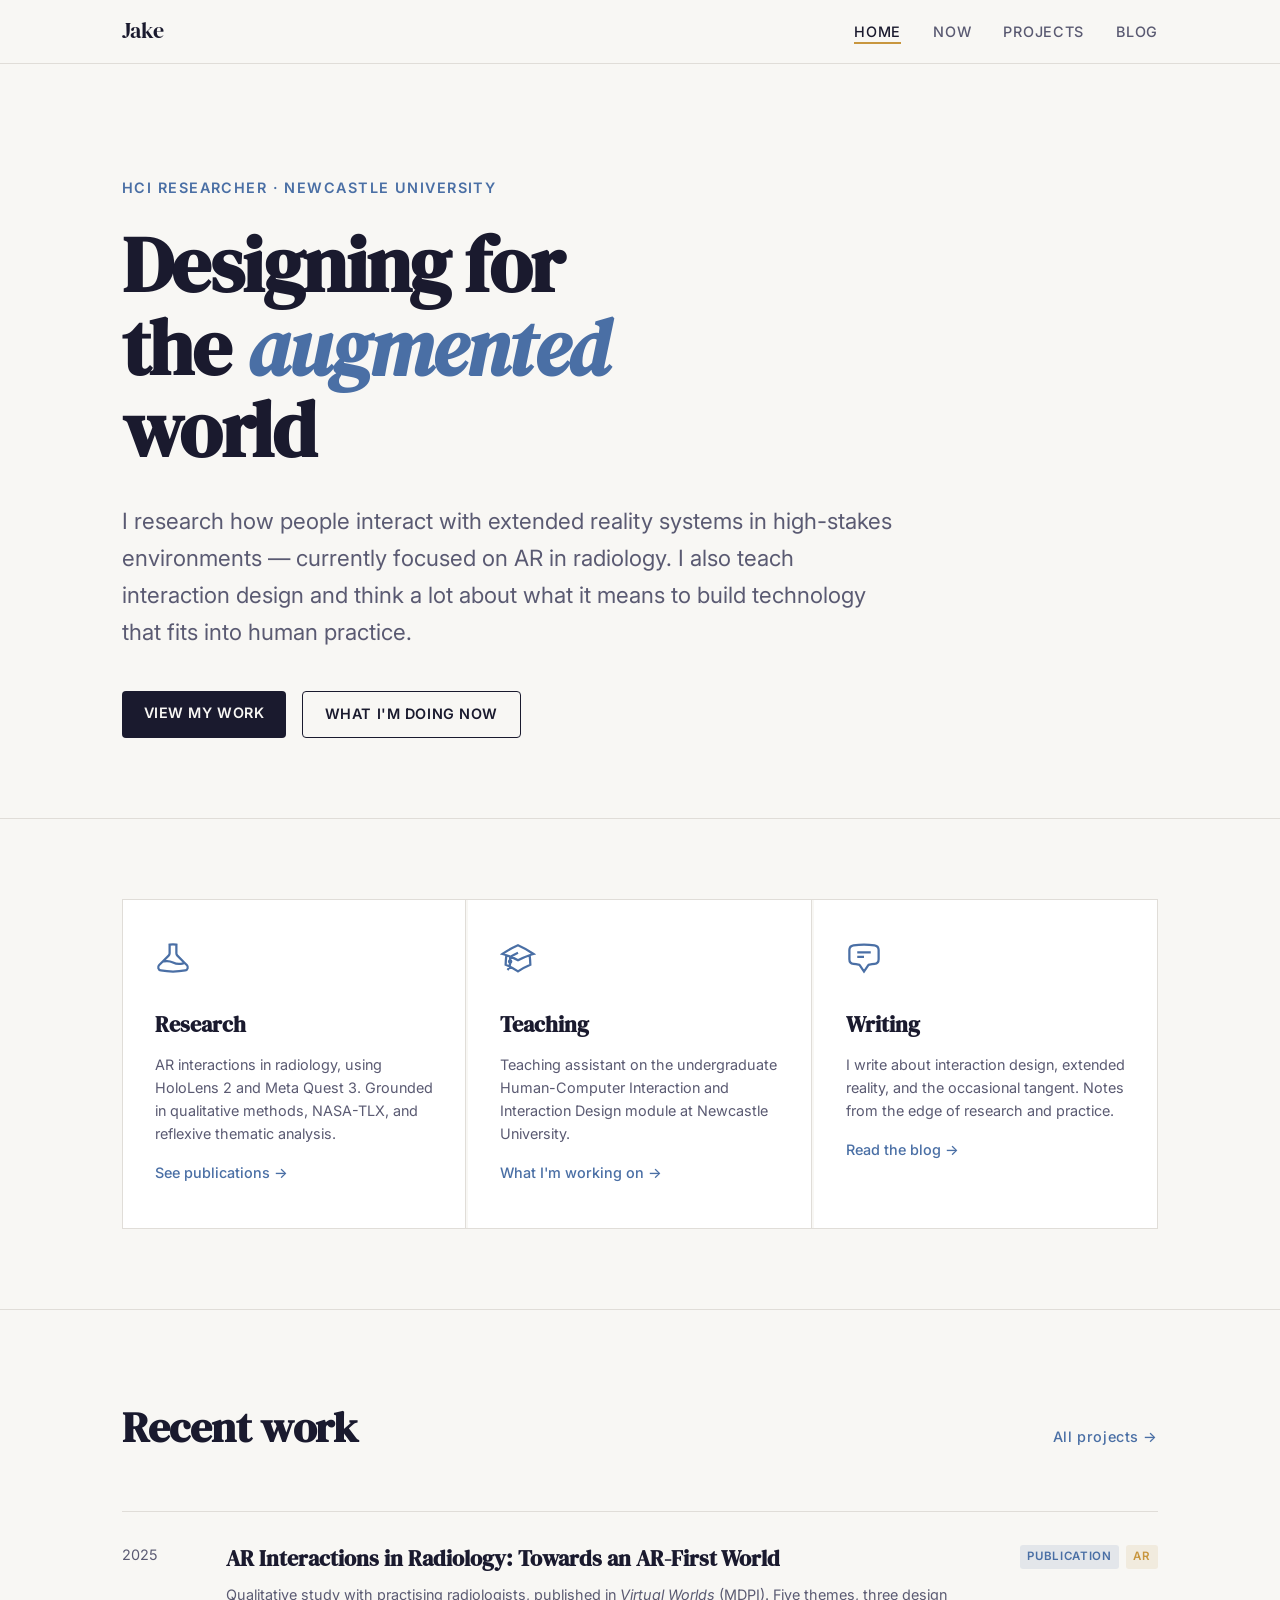
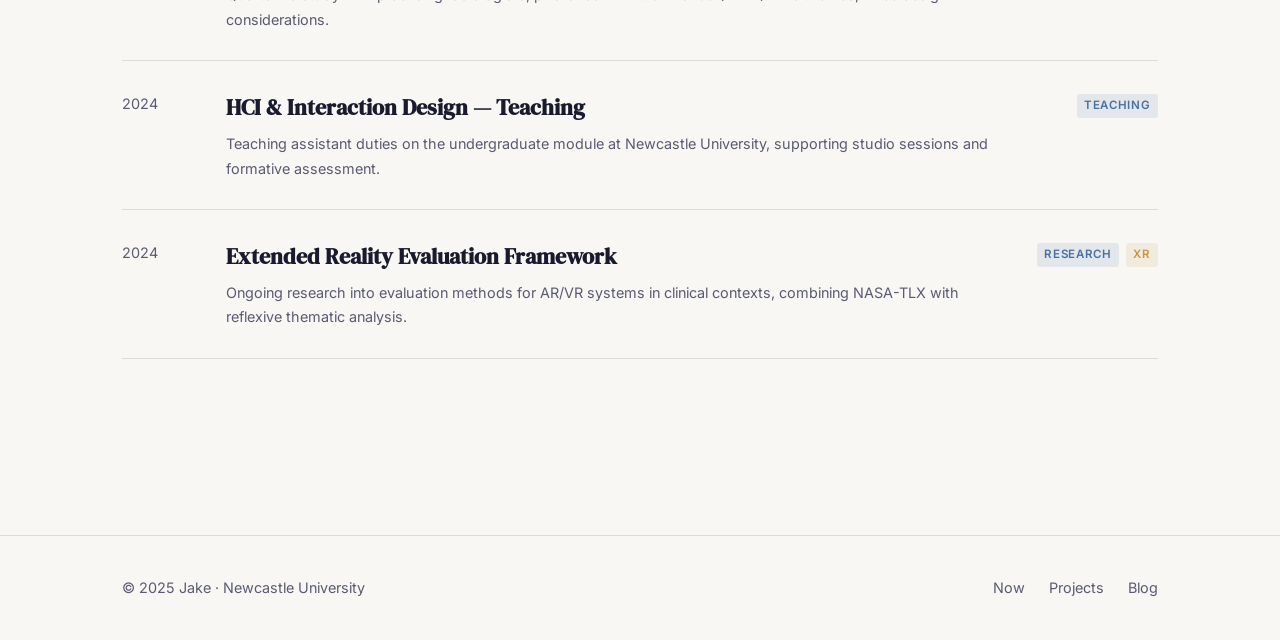
==== index.html @ 3c1f6542 "Claude files upload" ====
<!DOCTYPE html>
<html lang="en">
<head>
  <meta charset="UTF-8">
  <meta name="viewport" content="width=device-width, initial-scale=1.0">
  <title>Jake — HCI Researcher</title>
  <link rel="stylesheet" href="assets/style.css">
  <style>
    /* === HERO === */
    .hero {
      padding: 7rem 0 5rem;
      border-bottom: 1px solid var(--rule);
    }
    .hero-eyebrow {
      font-family: var(--sans);
      font-size: var(--step--1);
      font-weight: 600;
      letter-spacing: 0.1em;
      text-transform: uppercase;
      color: var(--accent);
      margin-bottom: 1.5rem;
    }
    .hero-title {
      font-family: var(--serif);
      font-size: var(--step-5);
      line-height: 1.05;
      letter-spacing: -0.02em;
      color: var(--ink);
      max-width: 14ch;
      margin-bottom: 2rem;
    }
    .hero-title em {
      font-style: italic;
      color: var(--accent);
    }
    .hero-body {
      max-width: 55ch;
      color: var(--ink-muted);
      font-size: var(--step-1);
      line-height: 1.65;
      margin-bottom: 2.5rem;
    }
    .hero-ctas {
      display: flex;
      gap: 1rem;
      flex-wrap: wrap;
    }
    .btn {
      display: inline-block;
      padding: 0.7em 1.5em;
      border-radius: 4px;
      font-size: var(--step--1);
      font-weight: 600;
      letter-spacing: 0.04em;
      text-transform: uppercase;
      transition: background 0.15s, color 0.15s;
    }
    .btn:hover { text-decoration: none; }
    .btn--primary {
      background: var(--ink);
      color: var(--bg);
    }
    .btn--primary:hover { background: var(--accent); }
    .btn--ghost {
      border: 1.5px solid var(--ink);
      color: var(--ink);
    }
    .btn--ghost:hover { background: var(--ink); color: var(--bg); }

    /* === INTRO GRID === */
    .intro-section {
      padding: 5rem 0;
    }
    .intro-grid {
      display: grid;
      grid-template-columns: 1fr 1fr 1fr;
      gap: 2px;
      border: 1px solid var(--rule);
    }
    .intro-card {
      padding: 2.5rem 2rem;
      border-right: 1px solid var(--rule);
      background: var(--card-bg);
    }
    .intro-card:last-child { border-right: none; }
    .intro-card-icon {
      width: 36px;
      height: 36px;
      margin-bottom: 1.25rem;
      color: var(--accent);
    }
    .intro-card h3 {
      font-family: var(--serif);
      font-size: var(--step-1);
      margin-bottom: 0.6rem;
    }
    .intro-card p {
      font-size: var(--step--1);
      color: var(--ink-muted);
      line-height: 1.6;
    }
    .intro-card a {
      font-size: var(--step--1);
      font-weight: 500;
      display: inline-block;
      margin-top: 1rem;
    }

    /* === RECENT WORK === */
    .recent-section {
      padding: 5rem 0;
      border-top: 1px solid var(--rule);
    }
    .section-header {
      display: flex;
      align-items: baseline;
      justify-content: space-between;
      margin-bottom: 3rem;
    }
    .section-title {
      font-family: var(--serif);
      font-size: var(--step-3);
      letter-spacing: -0.01em;
    }
    .section-link {
      font-size: var(--step--1);
      font-weight: 500;
      letter-spacing: 0.04em;
    }
    .work-list {
      display: flex;
      flex-direction: column;
      gap: 0;
    }
    .work-item {
      display: grid;
      grid-template-columns: 80px 1fr auto;
      gap: 1.5rem;
      align-items: start;
      padding: 1.75rem 0;
      border-bottom: 1px solid var(--rule);
    }
    .work-item:first-child { border-top: 1px solid var(--rule); }
    .work-year {
      font-size: var(--step--1);
      color: var(--ink-muted);
      padding-top: 0.2em;
    }
    .work-details h4 {
      font-family: var(--serif);
      font-size: var(--step-1);
      margin-bottom: 0.3rem;
    }
    .work-details p {
      font-size: var(--step--1);
      color: var(--ink-muted);
    }
    .work-tags { display: flex; gap: 0.4rem; flex-wrap: wrap; padding-top: 0.25em; }

    @media (max-width: 768px) {
      .intro-grid { grid-template-columns: 1fr; }
      .intro-card { border-right: none; border-bottom: 1px solid var(--rule); }
      .intro-card:last-child { border-bottom: none; }
      .work-item { grid-template-columns: 1fr; gap: 0.5rem; }
      .work-year { padding-top: 0; }
      .work-tags { margin-top: 0.5rem; }
    }
    @media (max-width: 640px) {
      .hero { padding: 4rem 0 3rem; }
    }
  </style>
</head>
<body>

  <nav class="site-nav" role="navigation">
    <div class="nav-inner">
      <a href="index.html" class="nav-logo">Jake</a>
      <ul class="nav-links">
        <li><a href="index.html" class="active">Home</a></li>
        <li><a href="now.html">Now</a></li>
        <li><a href="projects.html">Projects</a></li>
        <li><a href="blog.html">Blog</a></li>
      </ul>
    </div>
  </nav>

  <main>
    <section class="hero">
      <div class="container">
        <p class="hero-eyebrow">HCI Researcher · Newcastle University</p>
        <h1 class="hero-title">Designing for the <em>augmented</em> world</h1>
        <p class="hero-body">
          I research how people interact with extended reality systems in high-stakes environments — 
          currently focused on AR in radiology. I also teach interaction design and think a lot 
          about what it means to build technology that fits into human practice.
        </p>
        <div class="hero-ctas">
          <a href="projects.html" class="btn btn--primary">View my work</a>
          <a href="now.html" class="btn btn--ghost">What I'm doing now</a>
        </div>
      </div>
    </section>

    <section class="intro-section">
      <div class="container">
        <div class="intro-grid">
          <div class="intro-card">
            <svg class="intro-card-icon" viewBox="0 0 24 24" fill="none" stroke="currentColor" stroke-width="1.5" aria-hidden="true">
              <path d="M9.75 3.104v5.714a2.25 2.25 0 01-.659 1.591L5 14.5M9.75 3.104c-.251.023-.501.05-.75.082m.75-.082a24.301 24.301 0 014.5 0m0 0v5.714c0 .597.237 1.17.659 1.591L19.8 15.3M14.25 3.104c.251.023.501.05.75.082M19.8 15.3l-1.57.393A9.065 9.065 0 0112 15a9.065 9.065 0 00-6.23-.693L5 14.5m14.8.8l1.402 1.402c1.232 1.232.65 3.318-1.067 3.611A48.309 48.309 0 0112 21c-2.773 0-5.491-.235-8.135-.687-1.718-.293-2.3-2.379-1.067-3.61L5 14.5"/>
            </svg>
            <h3>Research</h3>
            <p>AR interactions in radiology, using HoloLens 2 and Meta Quest 3. Grounded in qualitative methods, NASA-TLX, and reflexive thematic analysis.</p>
            <a href="projects.html">See publications →</a>
          </div>
          <div class="intro-card">
            <svg class="intro-card-icon" viewBox="0 0 24 24" fill="none" stroke="currentColor" stroke-width="1.5" aria-hidden="true">
              <path d="M4.26 10.147a60.436 60.436 0 00-.491 6.347A48.627 48.627 0 0112 20.904a48.627 48.627 0 018.232-4.41 60.46 60.46 0 00-.491-6.347m-15.482 0a50.57 50.57 0 00-2.658-.813A59.905 59.905 0 0112 3.493a59.902 59.902 0 0110.399 5.84c-.896.248-1.783.52-2.658.814m-15.482 0A50.697 50.697 0 0112 13.489a50.702 50.702 0 017.74-3.342M6.75 15a.75.75 0 100-1.5.75.75 0 000 1.5zm0 0v-3.675A55.378 55.378 0 0112 8.443m-7.007 11.55A5.981 5.981 0 006.75 15.75v-1.5"/>
            </svg>
            <h3>Teaching</h3>
            <p>Teaching assistant on the undergraduate Human-Computer Interaction and Interaction Design module at Newcastle University.</p>
            <a href="now.html">What I'm working on →</a>
          </div>
          <div class="intro-card">
            <svg class="intro-card-icon" viewBox="0 0 24 24" fill="none" stroke="currentColor" stroke-width="1.5" aria-hidden="true">
              <path d="M7.5 8.25h9m-9 3H12m-9.75 1.51c0 1.6 1.123 2.994 2.707 3.227 1.129.166 2.27.293 3.423.379.35.026.67.21.865.501L12 21l2.755-4.133a1.14 1.14 0 01.865-.501 48.172 48.172 0 003.423-.379c1.584-.233 2.707-1.626 2.707-3.228V6.741c0-1.602-1.123-2.995-2.707-3.228A48.394 48.394 0 0012 3c-2.392 0-4.744.175-7.043.513C3.373 3.746 2.25 5.14 2.25 6.741v6.018z"/>
            </svg>
            <h3>Writing</h3>
            <p>I write about interaction design, extended reality, and the occasional tangent. Notes from the edge of research and practice.</p>
            <a href="blog.html">Read the blog →</a>
          </div>
        </div>
      </div>
    </section>

    <section class="recent-section">
      <div class="container">
        <div class="section-header">
          <h2 class="section-title">Recent work</h2>
          <a href="projects.html" class="section-link">All projects →</a>
        </div>
        <div class="work-list">
          <div class="work-item">
            <span class="work-year">2025</span>
            <div class="work-details">
              <h4>AR Interactions in Radiology: Towards an AR-First World</h4>
              <p>Qualitative study with practising radiologists, published in <em>Virtual Worlds</em> (MDPI). Five themes, three design considerations.</p>
            </div>
            <div class="work-tags">
              <span class="tag">Publication</span>
              <span class="tag--warm tag">AR</span>
            </div>
          </div>
          <div class="work-item">
            <span class="work-year">2024</span>
            <div class="work-details">
              <h4>HCI &amp; Interaction Design — Teaching</h4>
              <p>Teaching assistant duties on the undergraduate module at Newcastle University, supporting studio sessions and formative assessment.</p>
            </div>
            <div class="work-tags">
              <span class="tag">Teaching</span>
            </div>
          </div>
          <div class="work-item">
            <span class="work-year">2024</span>
            <div class="work-details">
              <h4>Extended Reality Evaluation Framework</h4>
              <p>Ongoing research into evaluation methods for AR/VR systems in clinical contexts, combining NASA-TLX with reflexive thematic analysis.</p>
            </div>
            <div class="work-tags">
              <span class="tag">Research</span>
              <span class="tag--warm tag">XR</span>
            </div>
          </div>
        </div>
      </div>
    </section>
  </main>

  <footer class="site-footer" role="contentinfo">
    <div class="footer-inner">
      <span>© 2025 Jake · Newcastle University</span>
      <div class="footer-links">
        <a href="now.html">Now</a>
        <a href="projects.html">Projects</a>
        <a href="blog.html">Blog</a>
      </div>
    </div>
  </footer>

</body>
</html>
---- assets/style.css ----
/* =============================================
   PORTFOLIO SITE — SHARED STYLES
   ============================================= */

@import url('https://fonts.googleapis.com/css2?family=DM+Serif+Display:ital@0;1&family=Inter:wght@300;400;500;600&display=swap');

/* === TOKENS === */
:root {
  --bg:          #F8F7F4;
  --ink:         #1A1A2E;
  --ink-muted:   #5A5A72;
  --accent:      #4A6FA5;
  --accent-warm: #C8963E;
  --rule:        #E0DDD8;
  --card-bg:     #FFFFFF;
  --nav-h:       64px;

  --serif: 'DM Serif Display', Georgia, serif;
  --sans:  'Inter', system-ui, sans-serif;

  --step--1: clamp(0.8rem, 0.75rem + 0.2vw, 0.9rem);
  --step-0:  clamp(1rem,   0.92rem + 0.35vw, 1.125rem);
  --step-1:  clamp(1.2rem, 1.1rem  + 0.5vw,  1.4rem);
  --step-2:  clamp(1.5rem, 1.3rem  + 0.9vw,  1.9rem);
  --step-3:  clamp(2rem,   1.7rem  + 1.4vw,  2.7rem);
  --step-4:  clamp(2.6rem, 2.1rem  + 2.2vw,  3.8rem);
  --step-5:  clamp(3.2rem, 2.5rem  + 3vw,    5rem);
}

/* === RESET === */
*, *::before, *::after { box-sizing: border-box; margin: 0; padding: 0; }
html { font-size: 16px; scroll-behavior: smooth; }
body {
  background: var(--bg);
  color: var(--ink);
  font-family: var(--sans);
  font-size: var(--step-0);
  line-height: 1.7;
  -webkit-font-smoothing: antialiased;
}
img { max-width: 100%; display: block; }
a { color: var(--accent); text-decoration: none; }
a:hover { text-decoration: underline; }

/* === NAV === */
.site-nav {
  position: sticky;
  top: 0;
  z-index: 100;
  height: var(--nav-h);
  background: var(--bg);
  border-bottom: 1px solid var(--rule);
  display: flex;
  align-items: center;
}
.nav-inner {
  width: 100%;
  max-width: 1100px;
  margin: 0 auto;
  padding: 0 2rem;
  display: flex;
  align-items: center;
  justify-content: space-between;
}
.nav-logo {
  font-family: var(--serif);
  font-size: var(--step-1);
  color: var(--ink);
  letter-spacing: -0.01em;
}
.nav-logo:hover { text-decoration: none; }
.nav-links {
  list-style: none;
  display: flex;
  gap: 2rem;
}
.nav-links a {
  font-size: var(--step--1);
  font-weight: 500;
  letter-spacing: 0.05em;
  text-transform: uppercase;
  color: var(--ink-muted);
  transition: color 0.15s;
}
.nav-links a:hover,
.nav-links a.active {
  color: var(--ink);
  text-decoration: none;
}
.nav-links a.active {
  border-bottom: 2px solid var(--accent-warm);
  padding-bottom: 2px;
}

/* === LAYOUT === */
.container {
  max-width: 1100px;
  margin: 0 auto;
  padding: 0 2rem;
}
.container--narrow {
  max-width: 720px;
  margin: 0 auto;
  padding: 0 2rem;
}

/* === FOOTER === */
.site-footer {
  margin-top: 6rem;
  padding: 2.5rem 0;
  border-top: 1px solid var(--rule);
  font-size: var(--step--1);
  color: var(--ink-muted);
}
.footer-inner {
  max-width: 1100px;
  margin: 0 auto;
  padding: 0 2rem;
  display: flex;
  align-items: center;
  justify-content: space-between;
  gap: 1rem;
  flex-wrap: wrap;
}
.footer-links {
  display: flex;
  gap: 1.5rem;
}
.footer-links a {
  color: var(--ink-muted);
  font-size: var(--step--1);
}
.footer-links a:hover { color: var(--ink); text-decoration: none; }

/* === UTILITY === */
.tag {
  display: inline-block;
  font-size: 0.72rem;
  font-weight: 600;
  letter-spacing: 0.06em;
  text-transform: uppercase;
  padding: 0.2em 0.65em;
  border-radius: 3px;
  background: color-mix(in srgb, var(--accent) 12%, transparent);
  color: var(--accent);
}
.tag--warm {
  background: color-mix(in srgb, var(--accent-warm) 12%, transparent);
  color: var(--accent-warm);
}

/* === MOBILE === */
@media (max-width: 640px) {
  .nav-links { gap: 1.2rem; }
  .nav-links a { font-size: 0.7rem; }
  .footer-inner { flex-direction: column; align-items: flex-start; }
}
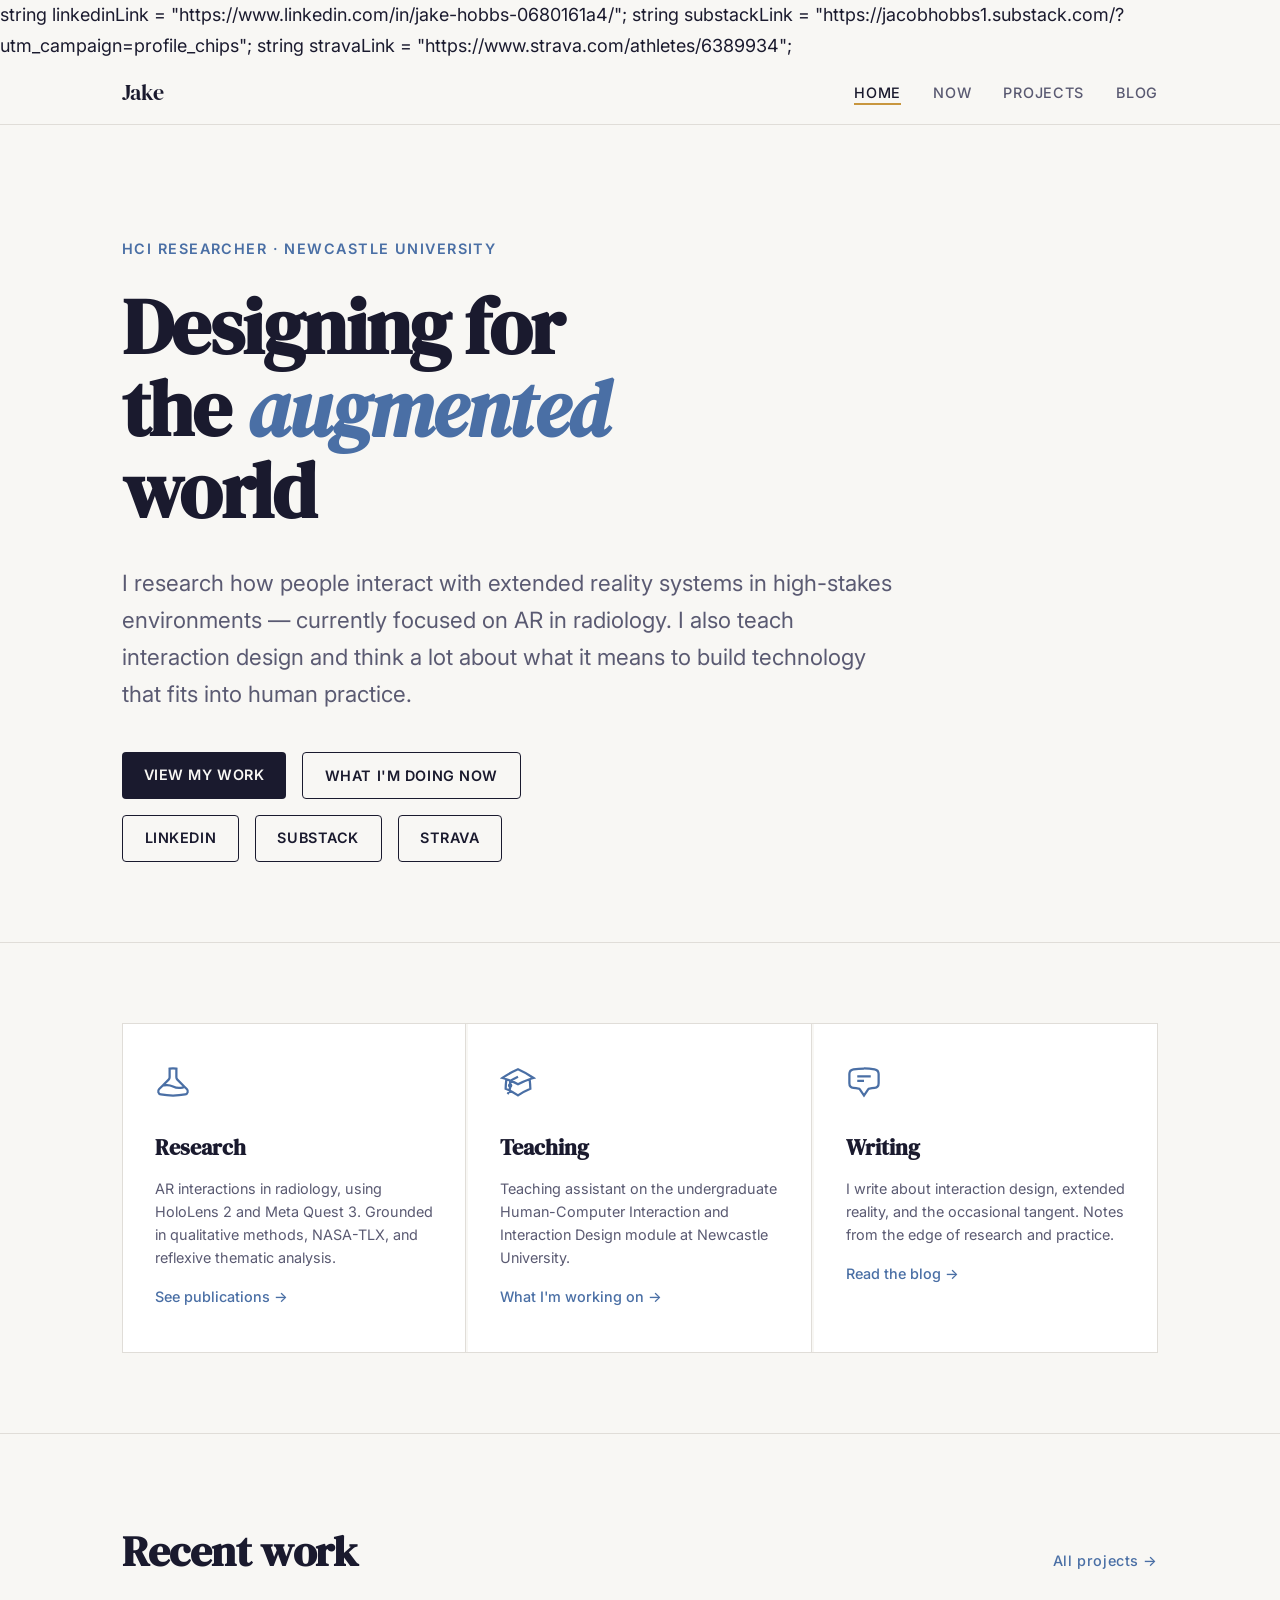
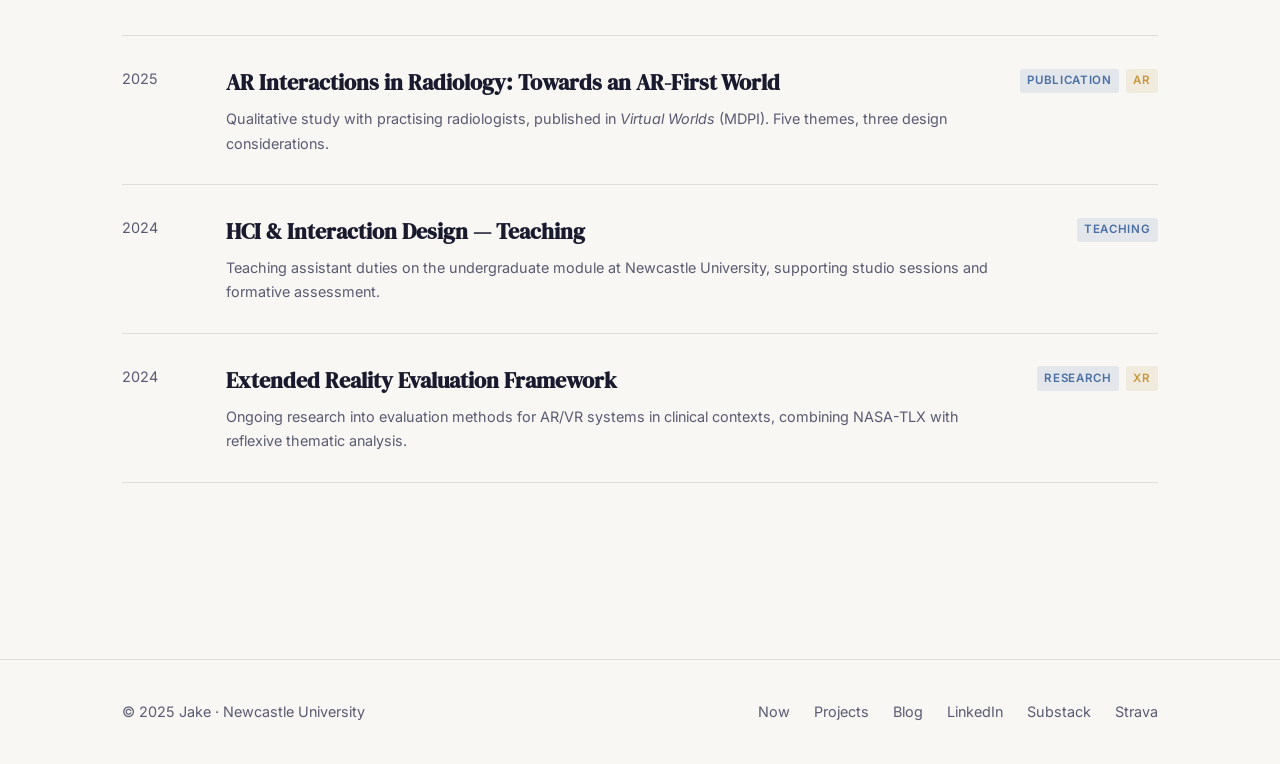
==== commit 39b6def6: "links" ====
--- a/index.html
+++ b/index.html
@@ -171,6 +171,10 @@
   </style>
 </head>
 <body>
+
+  string linkedinLink = "https://www.linkedin.com/in/jake-hobbs-0680161a4/";
+  string substackLink = "https://jacobhobbs1.substack.com/?utm_campaign=profile_chips";
+  string stravaLink = "https://www.strava.com/athletes/6389934";
 
   <nav class="site-nav" role="navigation">
     <div class="nav-inner">
@@ -198,6 +202,11 @@
           <a href="projects.html" class="btn btn--primary">View my work</a>
           <a href="now.html" class="btn btn--ghost">What I'm doing now</a>
         </div>
+        <div class="hero-ctas" style="margin-top: 1rem;">
+          <a href=linkedinLink target="_blank" rel="noopener noreferrer" class="btn btn--ghost">LinkedIn</a>
+          <a href=substackLink target="_blank" rel="noopener noreferrer" class="btn btn--ghost">Substack</a>
+          <a href=stravaLink target="_blank" rel="noopener noreferrer" class="btn btn--ghost">Strava</a>
+        </div>
       </div>
     </section>
 
@@ -283,6 +292,9 @@
         <a href="now.html">Now</a>
         <a href="projects.html">Projects</a>
         <a href="blog.html">Blog</a>
+        <a href="https://www.linkedin.com" target="_blank" rel="noopener noreferrer">LinkedIn</a>
+        <a href="https://substack.com" target="_blank" rel="noopener noreferrer">Substack</a>
+        <a href="https://www.strava.com" target="_blank" rel="noopener noreferrer">Strava</a>
       </div>
     </div>
   </footer>
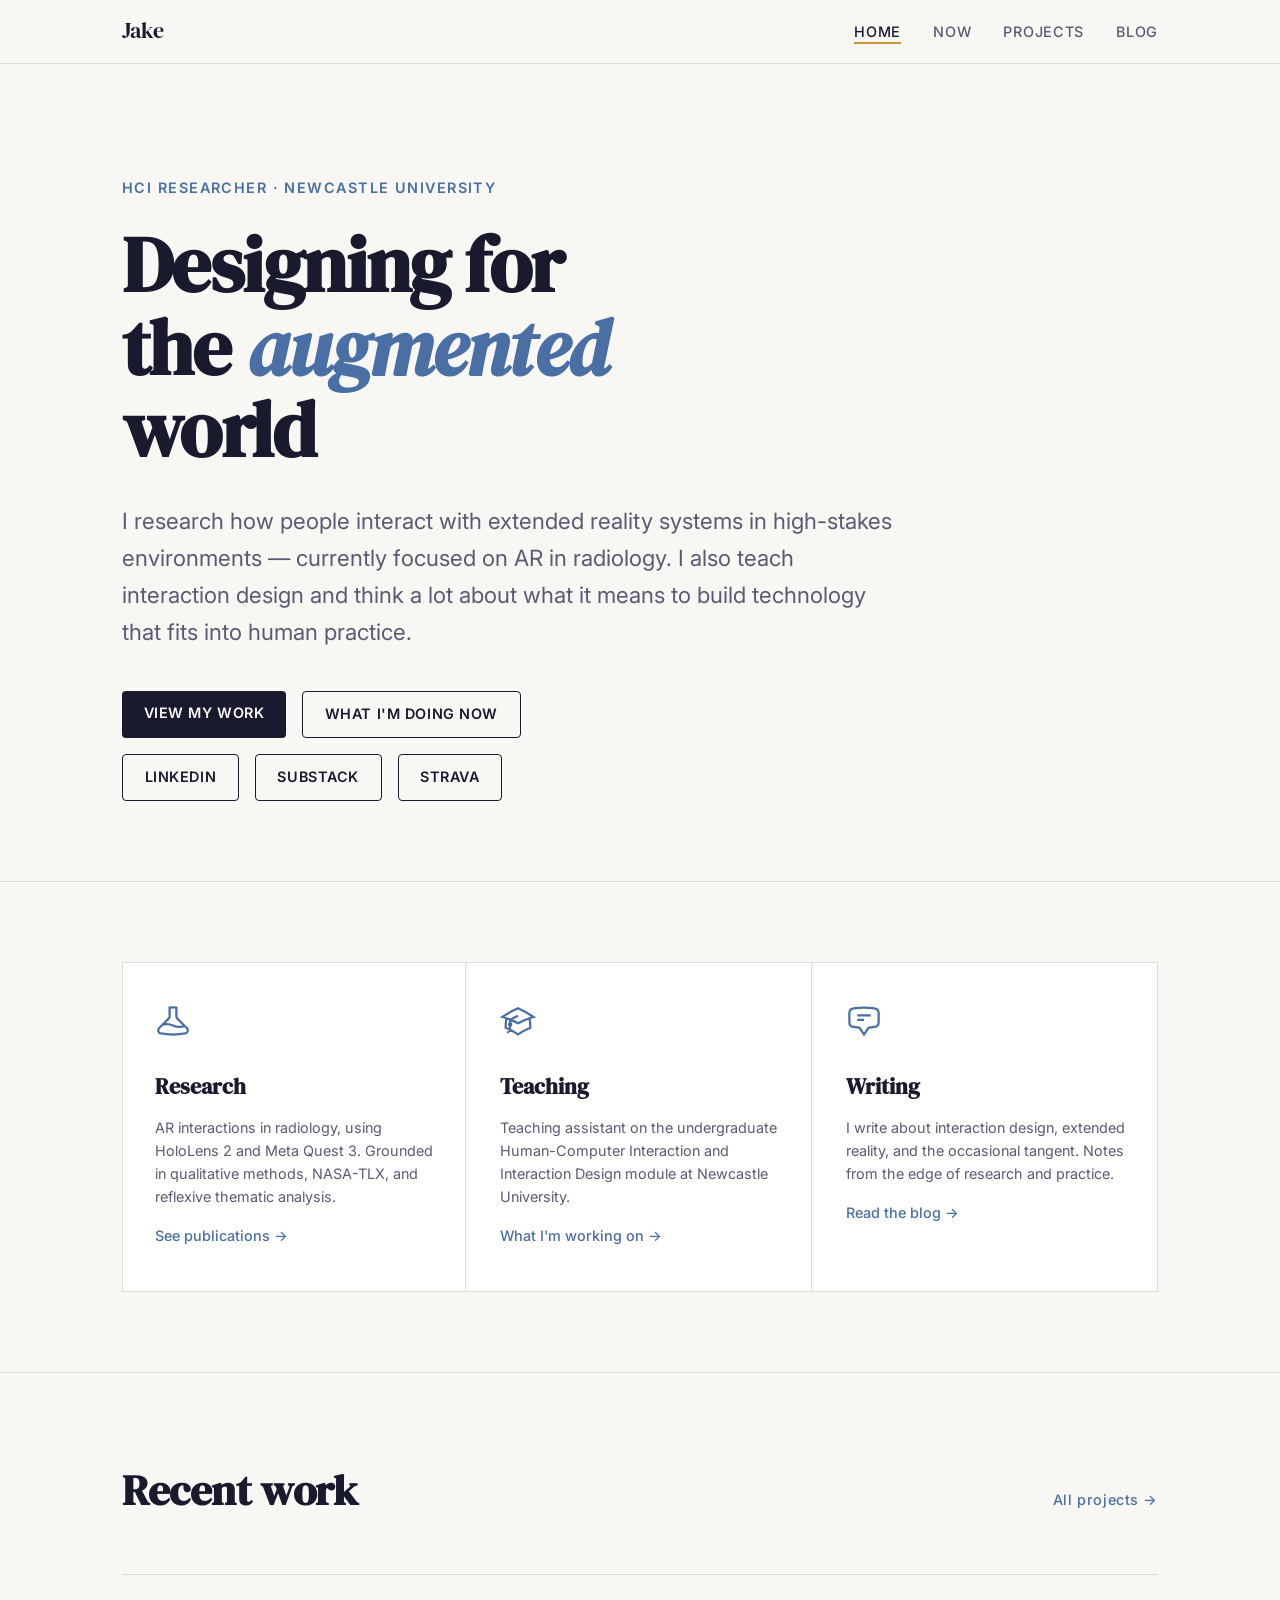
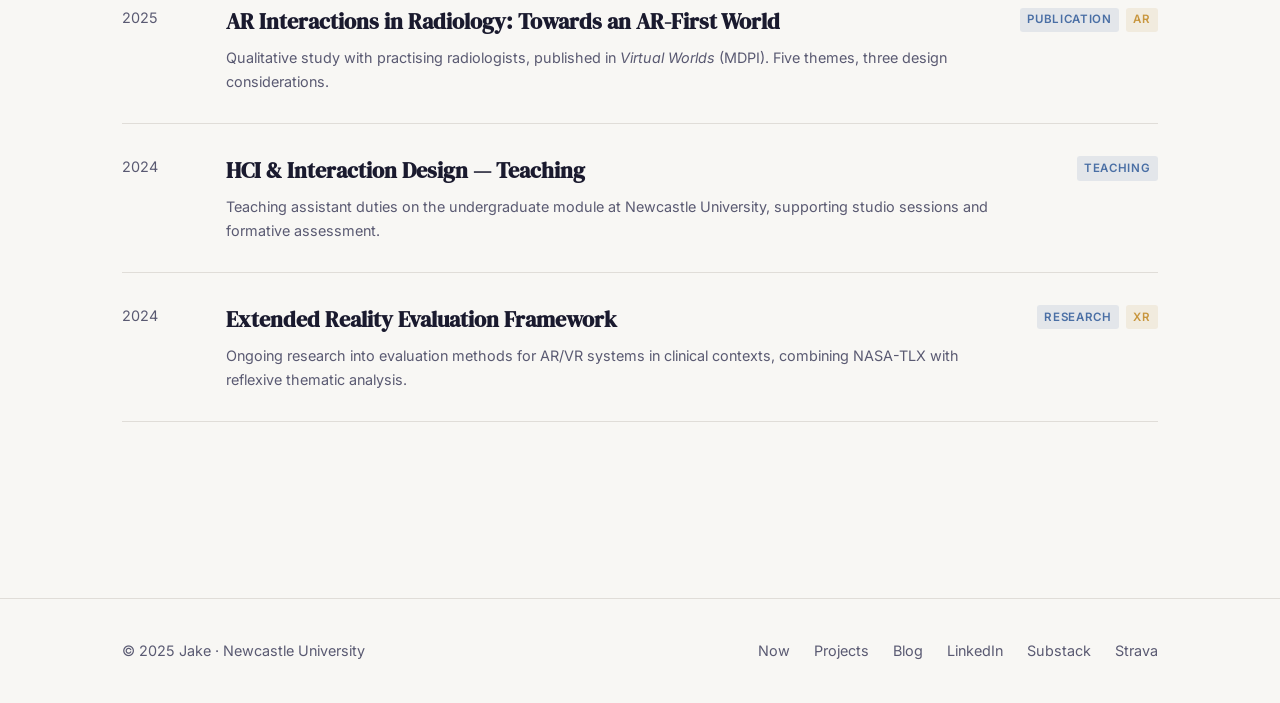
==== commit 888b7e4a: "links" ====
--- a/index.html
+++ b/index.html
@@ -171,10 +171,6 @@
   </style>
 </head>
 <body>
-
-  string linkedinLink = "https://www.linkedin.com/in/jake-hobbs-0680161a4/";
-  string substackLink = "https://jacobhobbs1.substack.com/?utm_campaign=profile_chips";
-  string stravaLink = "https://www.strava.com/athletes/6389934";
 
   <nav class="site-nav" role="navigation">
     <div class="nav-inner">
@@ -203,9 +199,9 @@
           <a href="now.html" class="btn btn--ghost">What I'm doing now</a>
         </div>
         <div class="hero-ctas" style="margin-top: 1rem;">
-          <a href=linkedinLink target="_blank" rel="noopener noreferrer" class="btn btn--ghost">LinkedIn</a>
-          <a href=substackLink target="_blank" rel="noopener noreferrer" class="btn btn--ghost">Substack</a>
-          <a href=stravaLink target="_blank" rel="noopener noreferrer" class="btn btn--ghost">Strava</a>
+          <a href="https://www.linkedin.com/in/jake-hobbs-0680161a4/" target="_blank" rel="noopener noreferrer" class="btn btn--ghost">LinkedIn</a>
+          <a href="https://jacobhobbs1.substack.com/?utm_campaign=profile_chips" target="_blank" rel="noopener noreferrer" class="btn btn--ghost">Substack</a>
+          <a href="https://www.strava.com/athletes/6389934" target="_blank" rel="noopener noreferrer" class="btn btn--ghost">Strava</a>
         </div>
       </div>
     </section>
@@ -292,9 +288,9 @@
         <a href="now.html">Now</a>
         <a href="projects.html">Projects</a>
         <a href="blog.html">Blog</a>
-        <a href="https://www.linkedin.com" target="_blank" rel="noopener noreferrer">LinkedIn</a>
-        <a href="https://substack.com" target="_blank" rel="noopener noreferrer">Substack</a>
-        <a href="https://www.strava.com" target="_blank" rel="noopener noreferrer">Strava</a>
+        <a href="https://www.linkedin.com/in/jake-hobbs-0680161a4/" target="_blank" rel="noopener noreferrer">LinkedIn</a>
+        <a href="https://jacobhobbs1.substack.com/?utm_campaign=profile_chips" target="_blank" rel="noopener noreferrer">Substack</a>
+        <a href="https://www.strava.com/athletes/6389934" target="_blank" rel="noopener noreferrer">Strava</a>
       </div>
     </div>
   </footer>
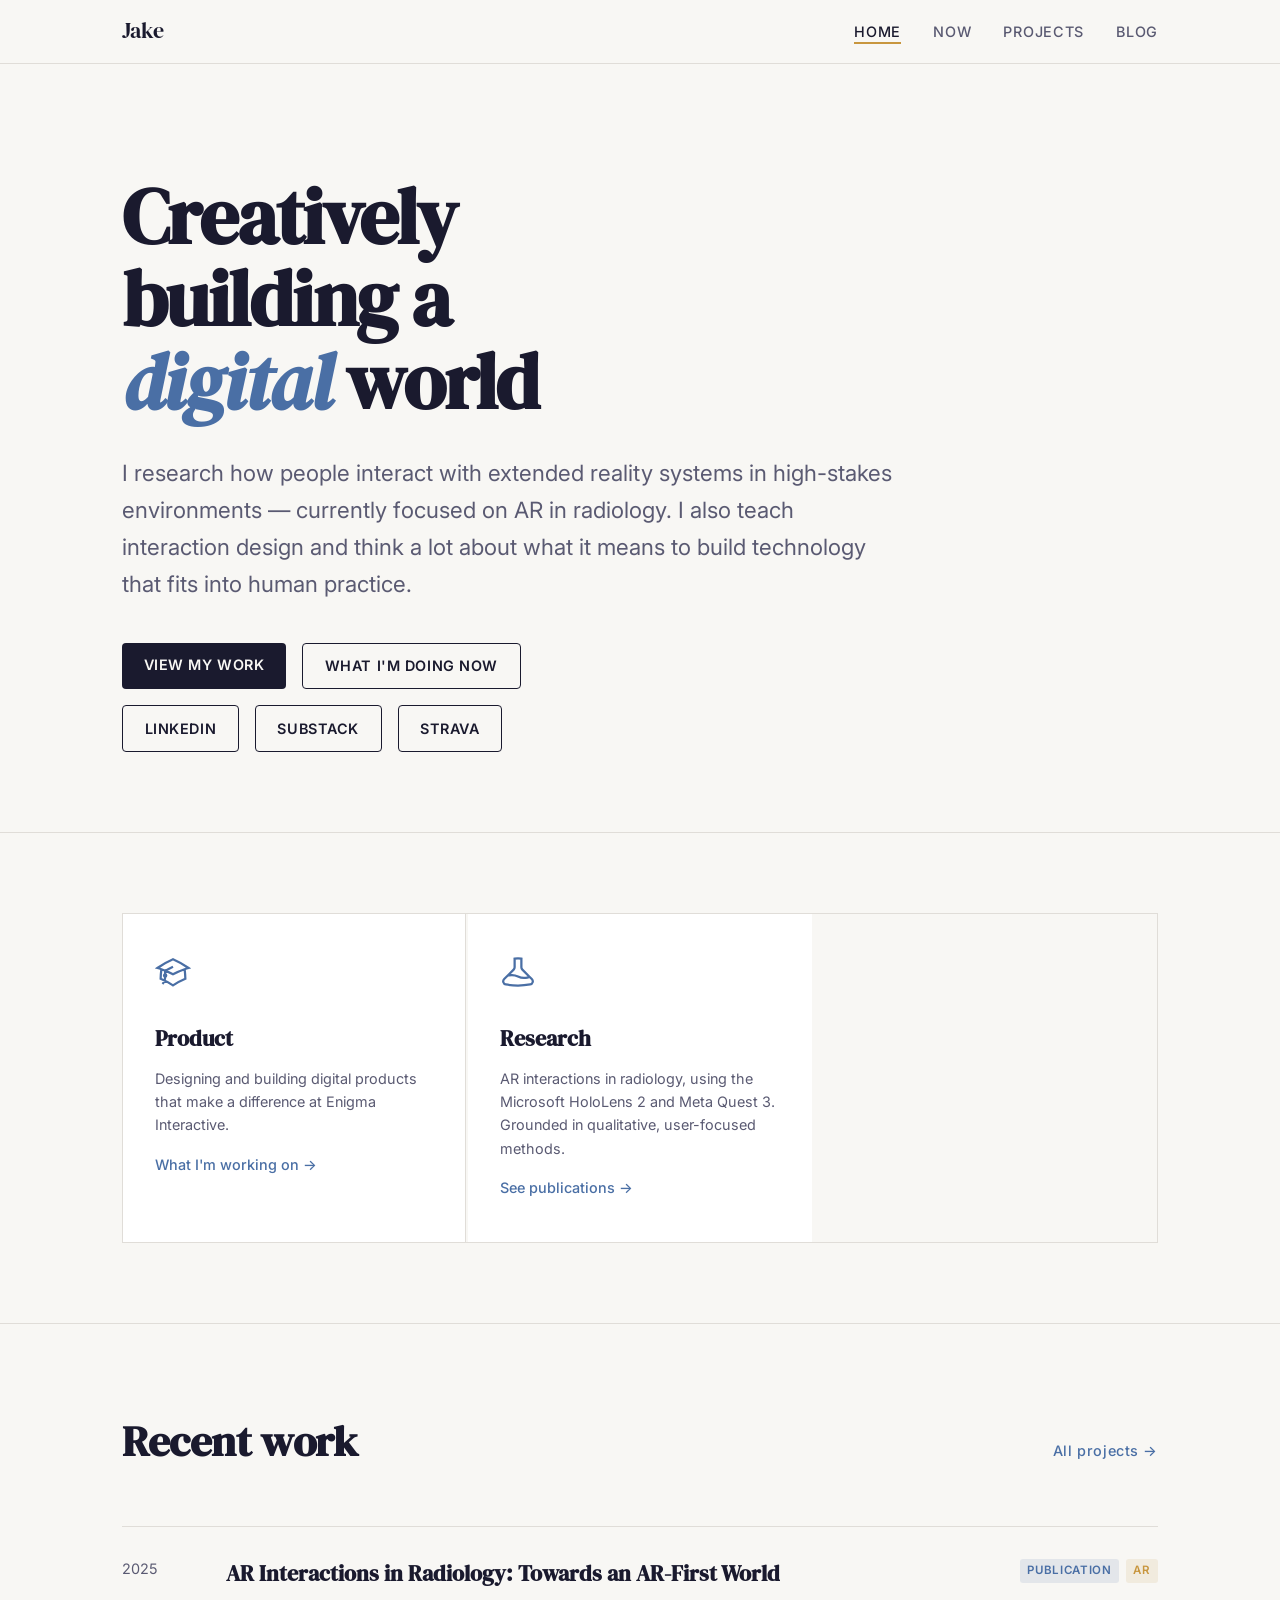
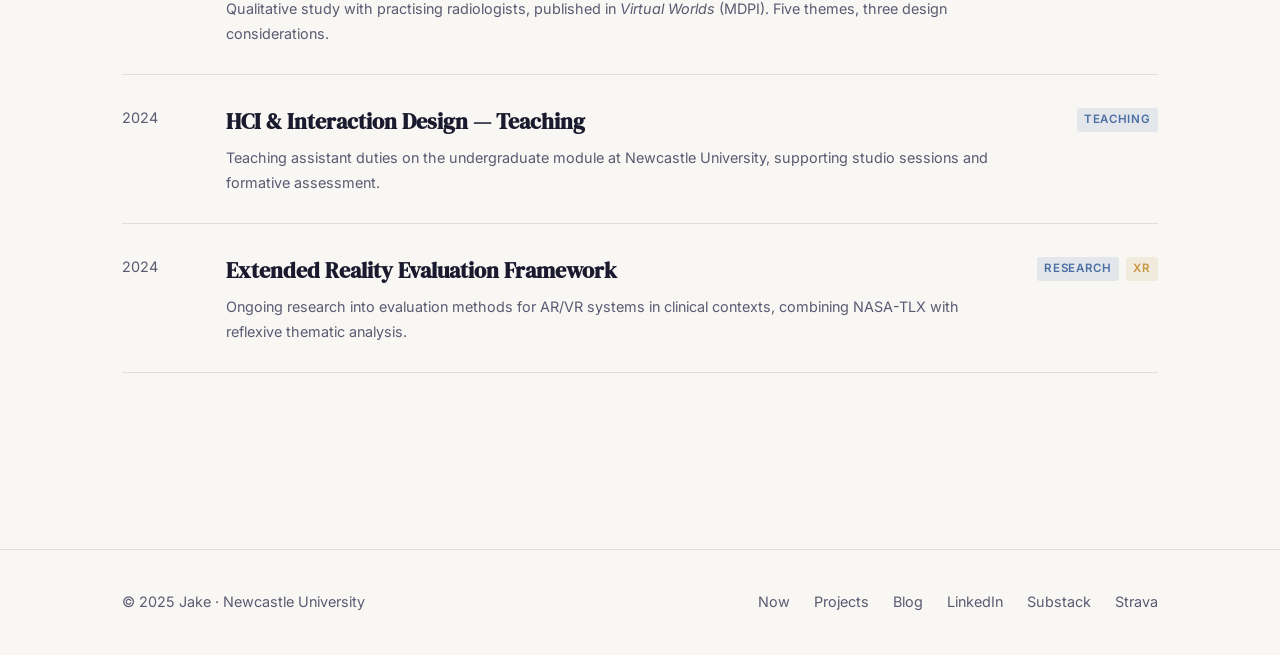
==== commit 6e60abc0: "links" ====
--- a/index.html
+++ b/index.html
@@ -187,8 +187,8 @@
   <main>
     <section class="hero">
       <div class="container">
-        <p class="hero-eyebrow">HCI Researcher · Newcastle University</p>
-        <h1 class="hero-title">Designing for the <em>augmented</em> world</h1>
+        <!-- <p class="hero-eyebrow">HCI Researcher · Newcastle University</p> -->
+        <h1 class="hero-title">Creatively building a <em>digital</em> world</h1>
         <p class="hero-body">
           I research how people interact with extended reality systems in high-stakes environments — 
           currently focused on AR in radiology. I also teach interaction design and think a lot 
@@ -211,28 +211,28 @@
         <div class="intro-grid">
           <div class="intro-card">
             <svg class="intro-card-icon" viewBox="0 0 24 24" fill="none" stroke="currentColor" stroke-width="1.5" aria-hidden="true">
+              <path d="M4.26 10.147a60.436 60.436 0 00-.491 6.347A48.627 48.627 0 0112 20.904a48.627 48.627 0 018.232-4.41 60.46 60.46 0 00-.491-6.347m-15.482 0a50.57 50.57 0 00-2.658-.813A59.905 59.905 0 0112 3.493a59.902 59.902 0 0110.399 5.84c-.896.248-1.783.52-2.658.814m-15.482 0A50.697 50.697 0 0112 13.489a50.702 50.702 0 017.74-3.342M6.75 15a.75.75 0 100-1.5.75.75 0 000 1.5zm0 0v-3.675A55.378 55.378 0 0112 8.443m-7.007 11.55A5.981 5.981 0 006.75 15.75v-1.5"/>
+            </svg>
+            <h3>Product</h3>
+            <p>Designing and building digital products that make a difference at Enigma Interactive.</p>
+            <a href="now.html">What I'm working on →</a>
+          </div>
+          <div class="intro-card">
+            <svg class="intro-card-icon" viewBox="0 0 24 24" fill="none" stroke="currentColor" stroke-width="1.5" aria-hidden="true">
               <path d="M9.75 3.104v5.714a2.25 2.25 0 01-.659 1.591L5 14.5M9.75 3.104c-.251.023-.501.05-.75.082m.75-.082a24.301 24.301 0 014.5 0m0 0v5.714c0 .597.237 1.17.659 1.591L19.8 15.3M14.25 3.104c.251.023.501.05.75.082M19.8 15.3l-1.57.393A9.065 9.065 0 0112 15a9.065 9.065 0 00-6.23-.693L5 14.5m14.8.8l1.402 1.402c1.232 1.232.65 3.318-1.067 3.611A48.309 48.309 0 0112 21c-2.773 0-5.491-.235-8.135-.687-1.718-.293-2.3-2.379-1.067-3.61L5 14.5"/>
             </svg>
             <h3>Research</h3>
-            <p>AR interactions in radiology, using HoloLens 2 and Meta Quest 3. Grounded in qualitative methods, NASA-TLX, and reflexive thematic analysis.</p>
+            <p>AR interactions in radiology, using the Microsoft HoloLens 2 and Meta Quest 3. Grounded in qualitative, user-focused methods.</p>
             <a href="projects.html">See publications →</a>
           </div>
-          <div class="intro-card">
-            <svg class="intro-card-icon" viewBox="0 0 24 24" fill="none" stroke="currentColor" stroke-width="1.5" aria-hidden="true">
-              <path d="M4.26 10.147a60.436 60.436 0 00-.491 6.347A48.627 48.627 0 0112 20.904a48.627 48.627 0 018.232-4.41 60.46 60.46 0 00-.491-6.347m-15.482 0a50.57 50.57 0 00-2.658-.813A59.905 59.905 0 0112 3.493a59.902 59.902 0 0110.399 5.84c-.896.248-1.783.52-2.658.814m-15.482 0A50.697 50.697 0 0112 13.489a50.702 50.702 0 017.74-3.342M6.75 15a.75.75 0 100-1.5.75.75 0 000 1.5zm0 0v-3.675A55.378 55.378 0 0112 8.443m-7.007 11.55A5.981 5.981 0 006.75 15.75v-1.5"/>
-            </svg>
-            <h3>Teaching</h3>
-            <p>Teaching assistant on the undergraduate Human-Computer Interaction and Interaction Design module at Newcastle University.</p>
-            <a href="now.html">What I'm working on →</a>
-          </div>
-          <div class="intro-card">
+          <!-- <div class="intro-card">
             <svg class="intro-card-icon" viewBox="0 0 24 24" fill="none" stroke="currentColor" stroke-width="1.5" aria-hidden="true">
               <path d="M7.5 8.25h9m-9 3H12m-9.75 1.51c0 1.6 1.123 2.994 2.707 3.227 1.129.166 2.27.293 3.423.379.35.026.67.21.865.501L12 21l2.755-4.133a1.14 1.14 0 01.865-.501 48.172 48.172 0 003.423-.379c1.584-.233 2.707-1.626 2.707-3.228V6.741c0-1.602-1.123-2.995-2.707-3.228A48.394 48.394 0 0012 3c-2.392 0-4.744.175-7.043.513C3.373 3.746 2.25 5.14 2.25 6.741v6.018z"/>
             </svg>
             <h3>Writing</h3>
             <p>I write about interaction design, extended reality, and the occasional tangent. Notes from the edge of research and practice.</p>
             <a href="blog.html">Read the blog →</a>
-          </div>
+          </div> -->
         </div>
       </div>
     </section>
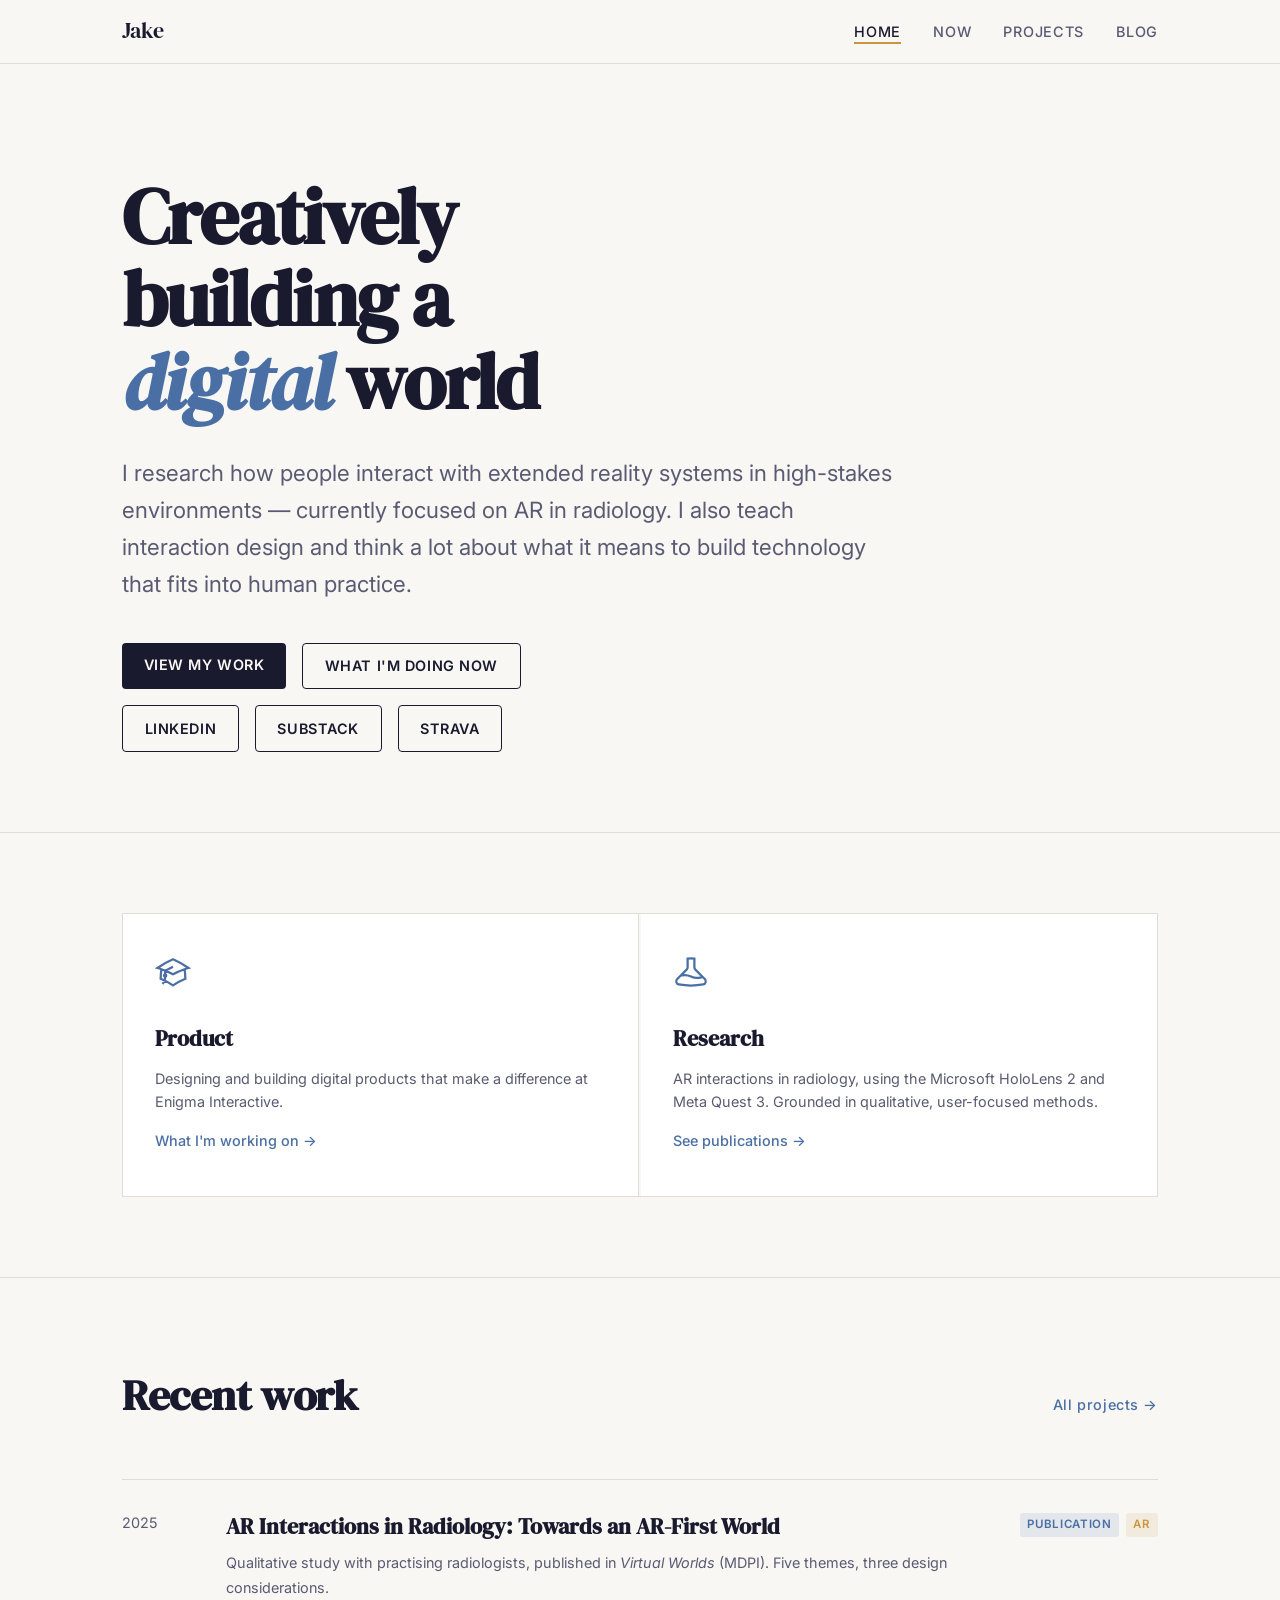
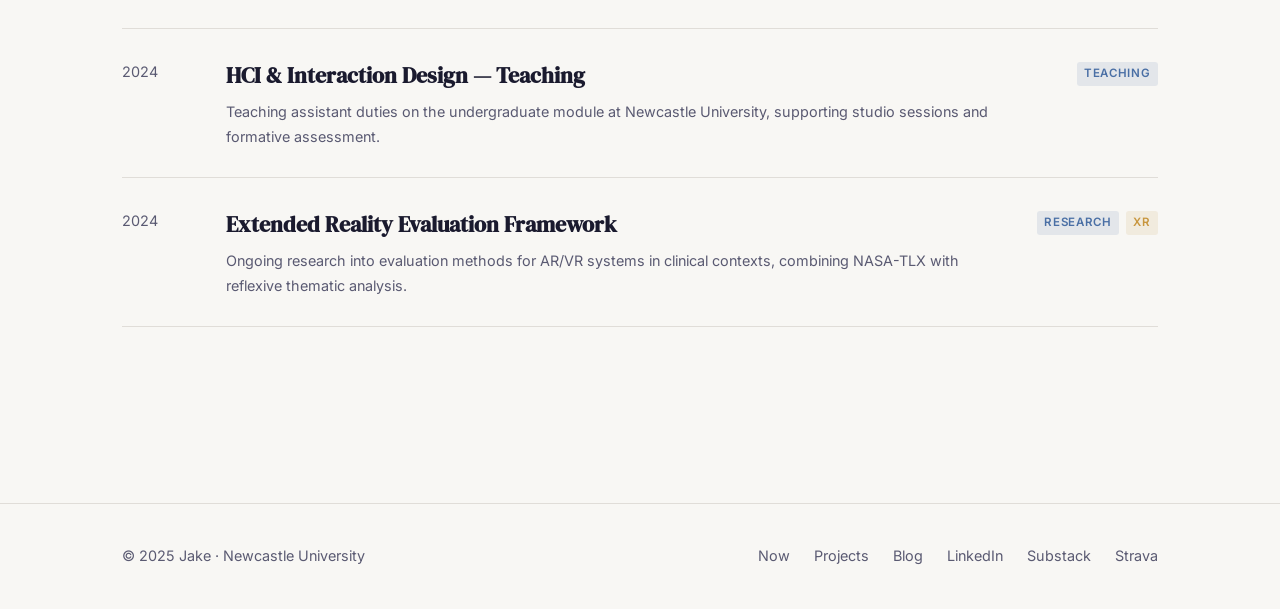
==== commit 5be83e92: "links" ====
--- a/index.html
+++ b/index.html
@@ -73,7 +73,7 @@
     }
     .intro-grid {
       display: grid;
-      grid-template-columns: 1fr 1fr 1fr;
+      grid-template-columns: 1fr 1fr;
       gap: 2px;
       border: 1px solid var(--rule);
     }
@@ -225,14 +225,7 @@
             <p>AR interactions in radiology, using the Microsoft HoloLens 2 and Meta Quest 3. Grounded in qualitative, user-focused methods.</p>
             <a href="projects.html">See publications →</a>
           </div>
-          <!-- <div class="intro-card">
-            <svg class="intro-card-icon" viewBox="0 0 24 24" fill="none" stroke="currentColor" stroke-width="1.5" aria-hidden="true">
-              <path d="M7.5 8.25h9m-9 3H12m-9.75 1.51c0 1.6 1.123 2.994 2.707 3.227 1.129.166 2.27.293 3.423.379.35.026.67.21.865.501L12 21l2.755-4.133a1.14 1.14 0 01.865-.501 48.172 48.172 0 003.423-.379c1.584-.233 2.707-1.626 2.707-3.228V6.741c0-1.602-1.123-2.995-2.707-3.228A48.394 48.394 0 0012 3c-2.392 0-4.744.175-7.043.513C3.373 3.746 2.25 5.14 2.25 6.741v6.018z"/>
-            </svg>
-            <h3>Writing</h3>
-            <p>I write about interaction design, extended reality, and the occasional tangent. Notes from the edge of research and practice.</p>
-            <a href="blog.html">Read the blog →</a>
-          </div> -->
+
         </div>
       </div>
     </section>
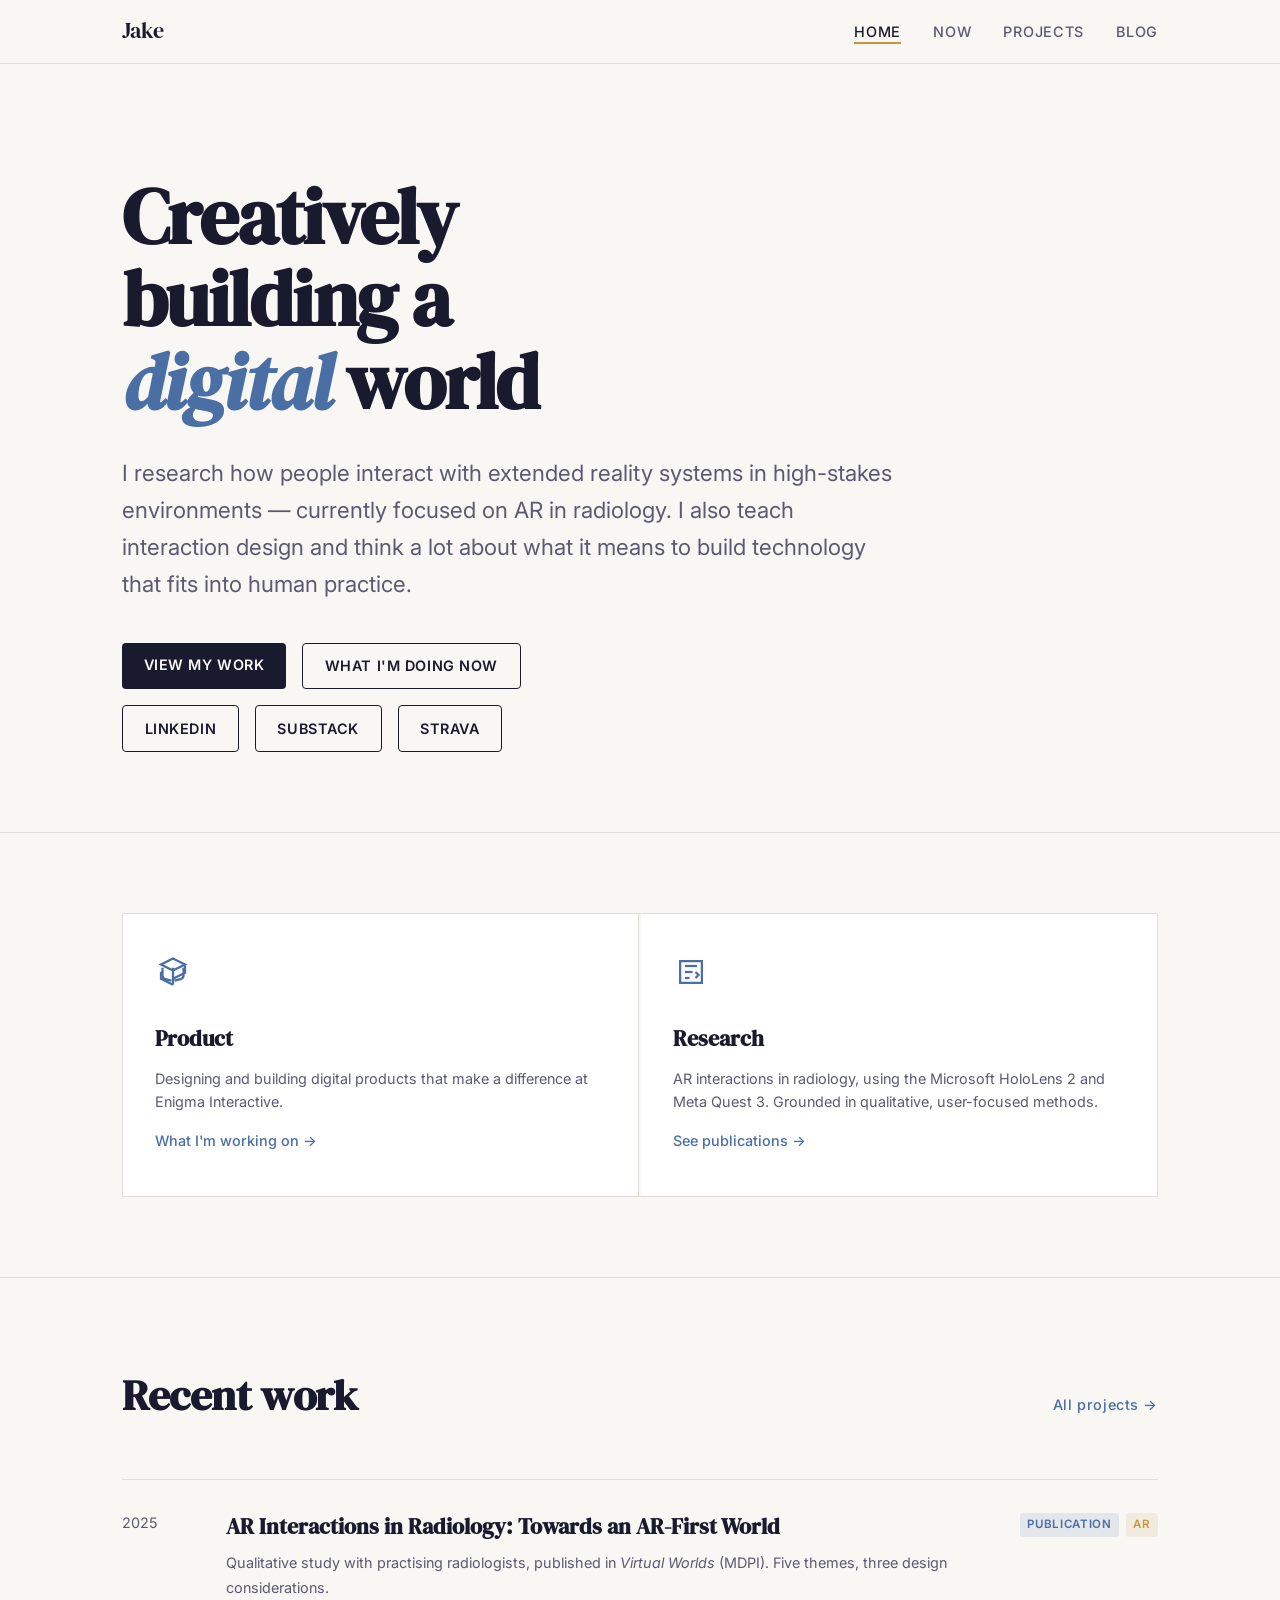
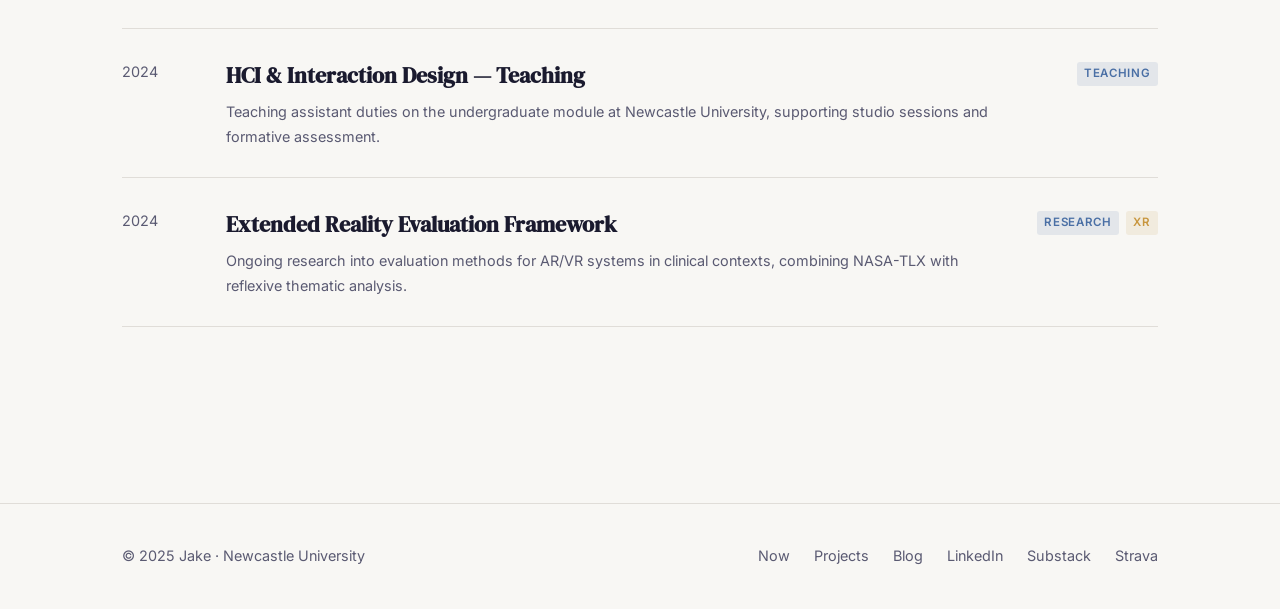
==== commit a7a8d312: "links" ====
--- a/index.html
+++ b/index.html
@@ -211,7 +211,9 @@
         <div class="intro-grid">
           <div class="intro-card">
             <svg class="intro-card-icon" viewBox="0 0 24 24" fill="none" stroke="currentColor" stroke-width="1.5" aria-hidden="true">
-              <path d="M4.26 10.147a60.436 60.436 0 00-.491 6.347A48.627 48.627 0 0112 20.904a48.627 48.627 0 018.232-4.41 60.46 60.46 0 00-.491-6.347m-15.482 0a50.57 50.57 0 00-2.658-.813A59.905 59.905 0 0112 3.493a59.902 59.902 0 0110.399 5.84c-.896.248-1.783.52-2.658.814m-15.482 0A50.697 50.697 0 0112 13.489a50.702 50.702 0 017.74-3.342M6.75 15a.75.75 0 100-1.5.75.75 0 000 1.5zm0 0v-3.675A55.378 55.378 0 0112 8.443m-7.007 11.55A5.981 5.981 0 006.75 15.75v-1.5"/>
+              <path d="M12 3l8 4-8 4-8-4 8-4zm0 6.2v11.3m0 0l-8-4v-4.6m8 4.6l8-4v-4.6"/>
+              <path d="M5 9.2v5.2c0 1.1.8 2.1 1.9 2.3l4.1 1.1"/>
+              <path d="M19 9.2v5.2c0 1.1-.8 2.1-1.9 2.3l-4.1 1.1"/>
             </svg>
             <h3>Product</h3>
             <p>Designing and building digital products that make a difference at Enigma Interactive.</p>
@@ -219,7 +221,11 @@
           </div>
           <div class="intro-card">
             <svg class="intro-card-icon" viewBox="0 0 24 24" fill="none" stroke="currentColor" stroke-width="1.5" aria-hidden="true">
-              <path d="M9.75 3.104v5.714a2.25 2.25 0 01-.659 1.591L5 14.5M9.75 3.104c-.251.023-.501.05-.75.082m.75-.082a24.301 24.301 0 014.5 0m0 0v5.714c0 .597.237 1.17.659 1.591L19.8 15.3M14.25 3.104c.251.023.501.05.75.082M19.8 15.3l-1.57.393A9.065 9.065 0 0112 15a9.065 9.065 0 00-6.23-.693L5 14.5m14.8.8l1.402 1.402c1.232 1.232.65 3.318-1.067 3.611A48.309 48.309 0 0112 21c-2.773 0-5.491-.235-8.135-.687-1.718-.293-2.3-2.379-1.067-3.61L5 14.5"/>
+              <path d="M4.75 4.75h14.5v14.5H4.75z"/>
+              <path d="M8 8h8"/>
+              <path d="M8 12h5"/>
+              <path d="M8 16h3"/>
+              <path d="M15 16l2-2-2-2"/>
             </svg>
             <h3>Research</h3>
             <p>AR interactions in radiology, using the Microsoft HoloLens 2 and Meta Quest 3. Grounded in qualitative, user-focused methods.</p>
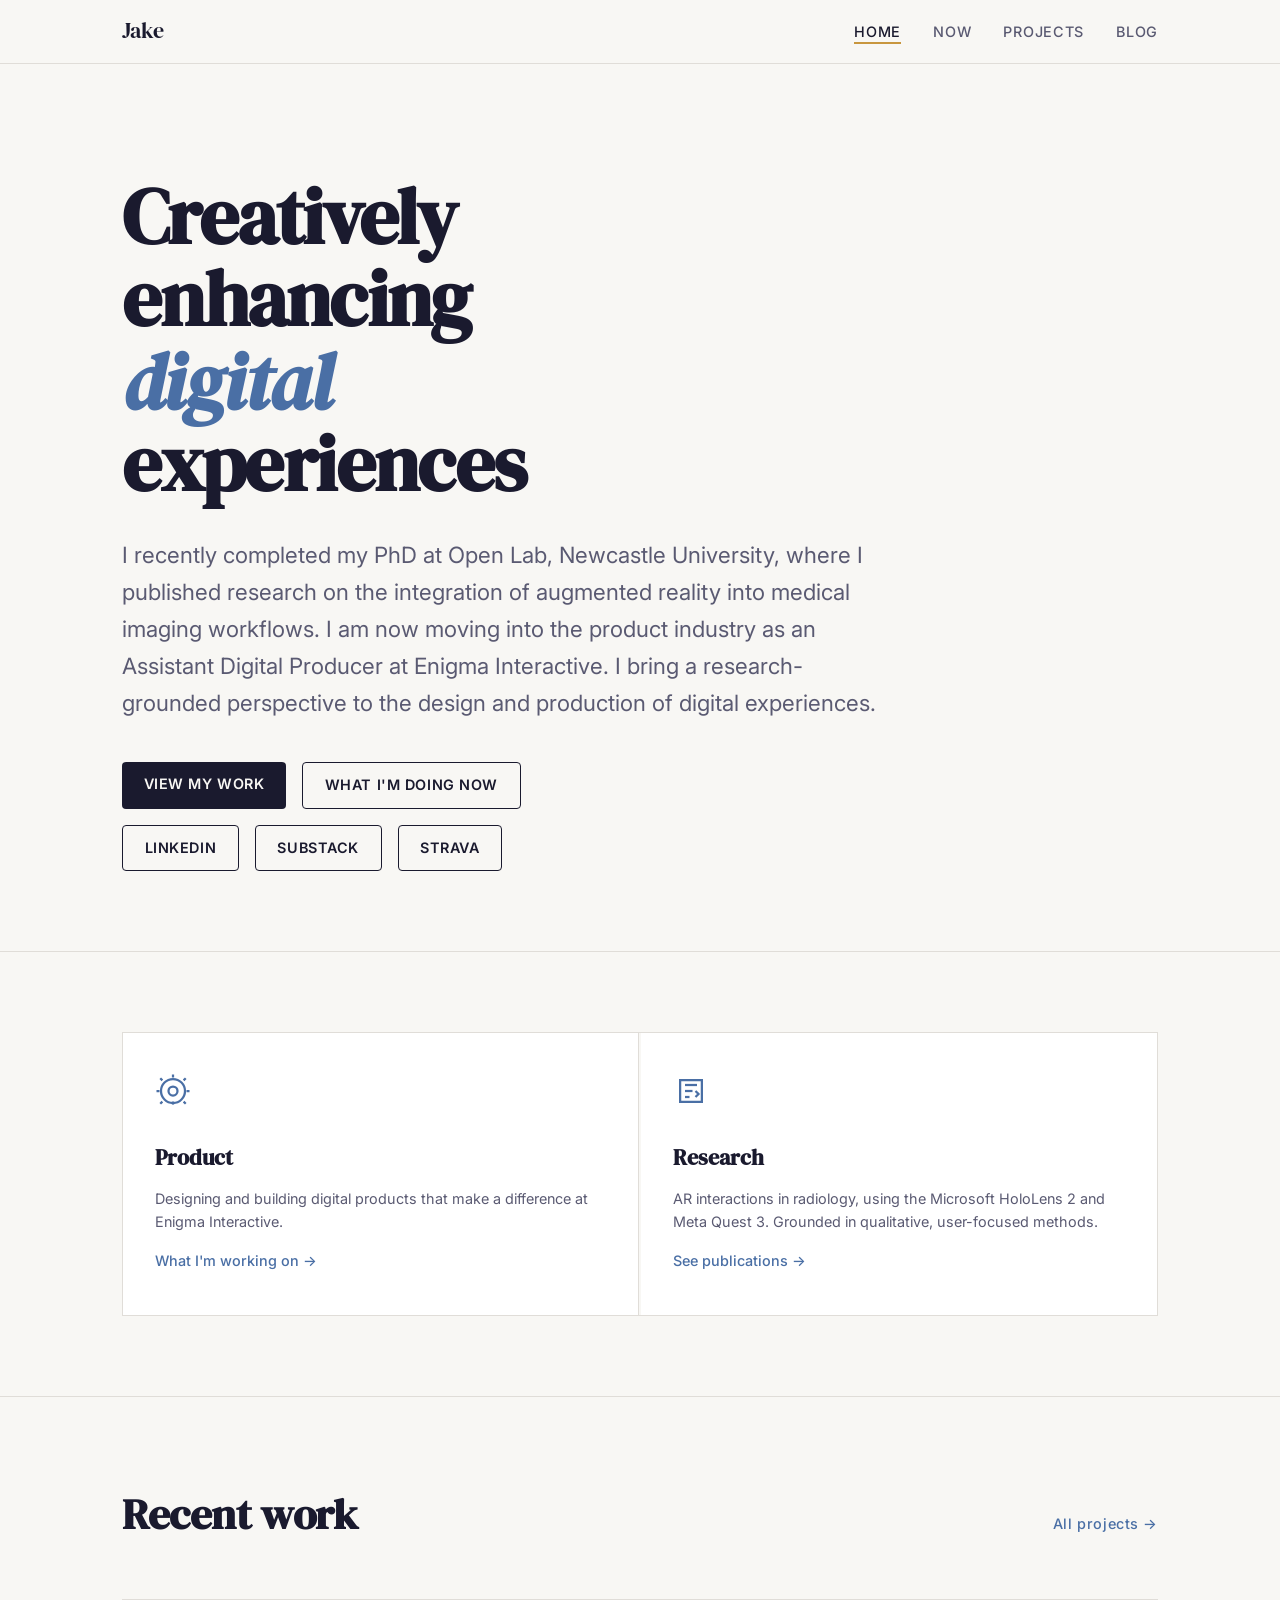
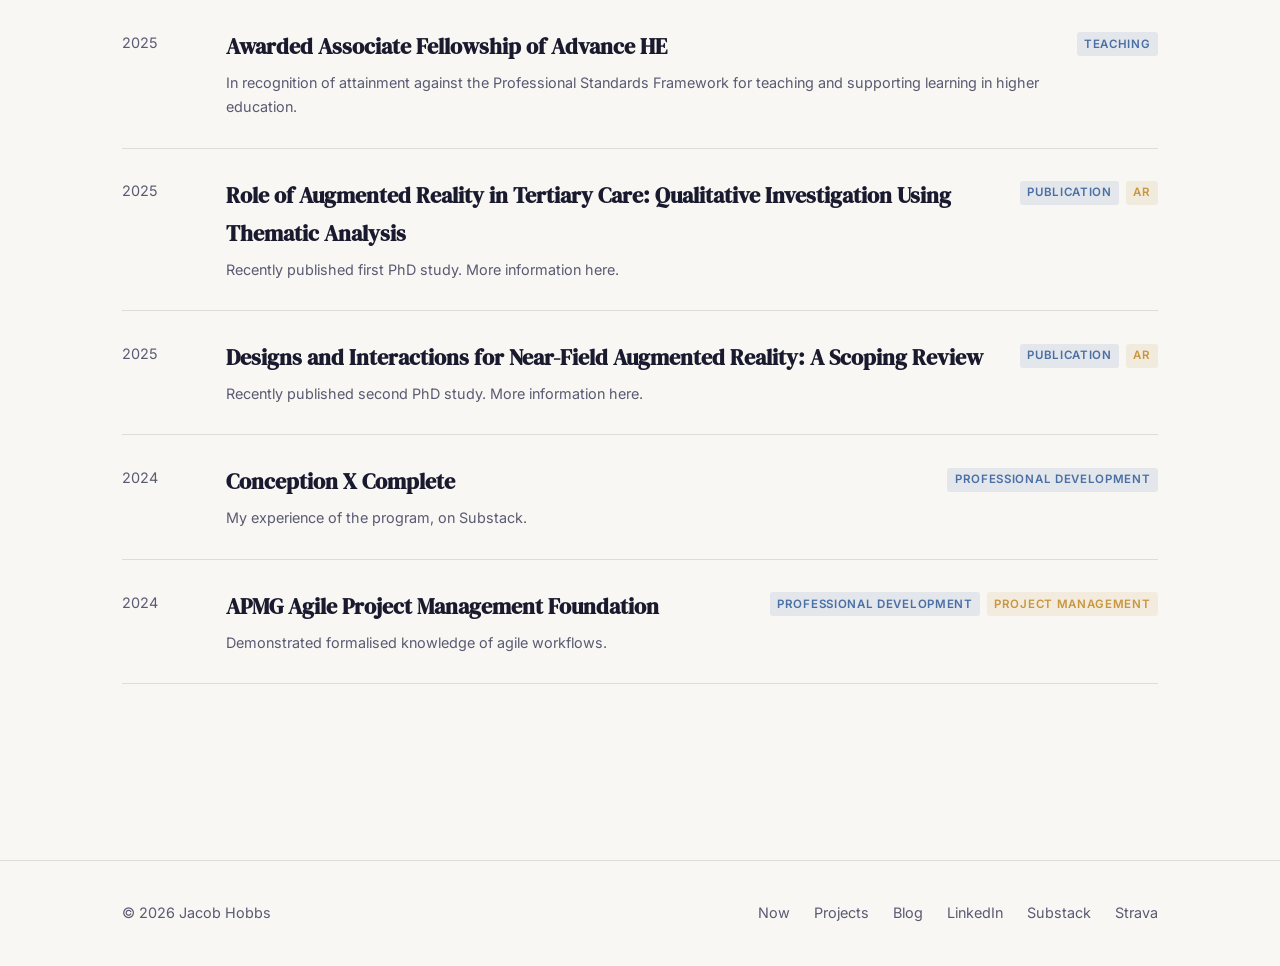
==== commit 15aea618: "now page" ====
--- a/index.html
+++ b/index.html
@@ -188,11 +188,12 @@
     <section class="hero">
       <div class="container">
         <!-- <p class="hero-eyebrow">HCI Researcher · Newcastle University</p> -->
-        <h1 class="hero-title">Creatively building a <em>digital</em> world</h1>
+        <h1 class="hero-title">Creatively enhancing <em>digital</em> experiences</h1>
         <p class="hero-body">
-          I research how people interact with extended reality systems in high-stakes environments — 
-          currently focused on AR in radiology. I also teach interaction design and think a lot 
-          about what it means to build technology that fits into human practice.
+          I recently completed my PhD at Open Lab, Newcastle University, where I published research on the
+           integration of augmented reality into medical imaging workflows. I am now moving
+            into the product industry as an Assistant Digital Producer at Enigma Interactive. 
+            I bring a research-grounded perspective to the design and production of digital experiences.
         </p>
         <div class="hero-ctas">
           <a href="projects.html" class="btn btn--primary">View my work</a>
@@ -211,9 +212,9 @@
         <div class="intro-grid">
           <div class="intro-card">
             <svg class="intro-card-icon" viewBox="0 0 24 24" fill="none" stroke="currentColor" stroke-width="1.5" aria-hidden="true">
-              <path d="M12 3l8 4-8 4-8-4 8-4zm0 6.2v11.3m0 0l-8-4v-4.6m8 4.6l8-4v-4.6"/>
-              <path d="M5 9.2v5.2c0 1.1.8 2.1 1.9 2.3l4.1 1.1"/>
-              <path d="M19 9.2v5.2c0 1.1-.8 2.1-1.9 2.3l-4.1 1.1"/>
+              <circle cx="12" cy="12" r="3"/>
+              <path d="M12 1v2m0 16v2M23 12h-2m-18 0H1M20.49 3.51l-1.41 1.41M4.92 19.08l-1.41 1.41M20.49 20.49l-1.41-1.41M4.92 4.92l-1.41-1.41"/>
+              <circle cx="12" cy="12" r="8"/>
             </svg>
             <h3>Product</h3>
             <p>Designing and building digital products that make a difference at Enigma Interactive.</p>
@@ -246,8 +247,18 @@
           <div class="work-item">
             <span class="work-year">2025</span>
             <div class="work-details">
-              <h4>AR Interactions in Radiology: Towards an AR-First World</h4>
-              <p>Qualitative study with practising radiologists, published in <em>Virtual Worlds</em> (MDPI). Five themes, three design considerations.</p>
+              <h4>Awarded Associate Fellowship of Advance HE</h4>
+              <p>In recognition of attainment against the Professional Standards Framework for teaching and supporting learning in higher education.</p>
+            </div>
+            <div class="work-tags">
+              <span class="tag">Teaching</span>
+            </div>
+          </div>
+          <div class="work-item">
+            <span class="work-year">2025</span>
+            <div class="work-details">
+              <h4>Role of Augmented Reality in Tertiary Care: Qualitative Investigation Using Thematic Analysis</h4>
+              <p>Recently published first PhD study. More information here.</p>
             </div>
             <div class="work-tags">
               <span class="tag">Publication</span>
@@ -255,24 +266,35 @@
             </div>
           </div>
           <div class="work-item">
+            <span class="work-year">2025</span>
+            <div class="work-details">
+              <h4>Designs and Interactions for Near-Field Augmented Reality: A Scoping Review</h4>
+              <p>Recently published second PhD study. More information here.</p>
+            </div>
+            <div class="work-tags">
+              <span class="tag">Publication</span>
+              <span class="tag--warm tag">AR</span>
+            </div>
+          </div>
+          <div class="work-item">
             <span class="work-year">2024</span>
             <div class="work-details">
-              <h4>HCI &amp; Interaction Design — Teaching</h4>
-              <p>Teaching assistant duties on the undergraduate module at Newcastle University, supporting studio sessions and formative assessment.</p>
-            </div>
-            <div class="work-tags">
-              <span class="tag">Teaching</span>
+              <h4>Conception X Complete</h4>
+              <p>My experience of the program, on Substack.</p>
+            </div>
+            <div class="work-tags">
+              <span class="tag">Professional Development</span>
             </div>
           </div>
           <div class="work-item">
             <span class="work-year">2024</span>
             <div class="work-details">
-              <h4>Extended Reality Evaluation Framework</h4>
-              <p>Ongoing research into evaluation methods for AR/VR systems in clinical contexts, combining NASA-TLX with reflexive thematic analysis.</p>
-            </div>
-            <div class="work-tags">
-              <span class="tag">Research</span>
-              <span class="tag--warm tag">XR</span>
+              <h4>APMG Agile Project Management Foundation</h4>
+              <p>Demonstrated formalised knowledge of agile workflows.</p>
+            </div>
+            <div class="work-tags">
+              <span class="tag">Professional Development</span>
+              <span class="tag--warm tag">Project Management</span>
             </div>
           </div>
         </div>
@@ -282,7 +304,7 @@
 
   <footer class="site-footer" role="contentinfo">
     <div class="footer-inner">
-      <span>© 2025 Jake · Newcastle University</span>
+      <span>© 2026 Jacob Hobbs</span>
       <div class="footer-links">
         <a href="now.html">Now</a>
         <a href="projects.html">Projects</a>
